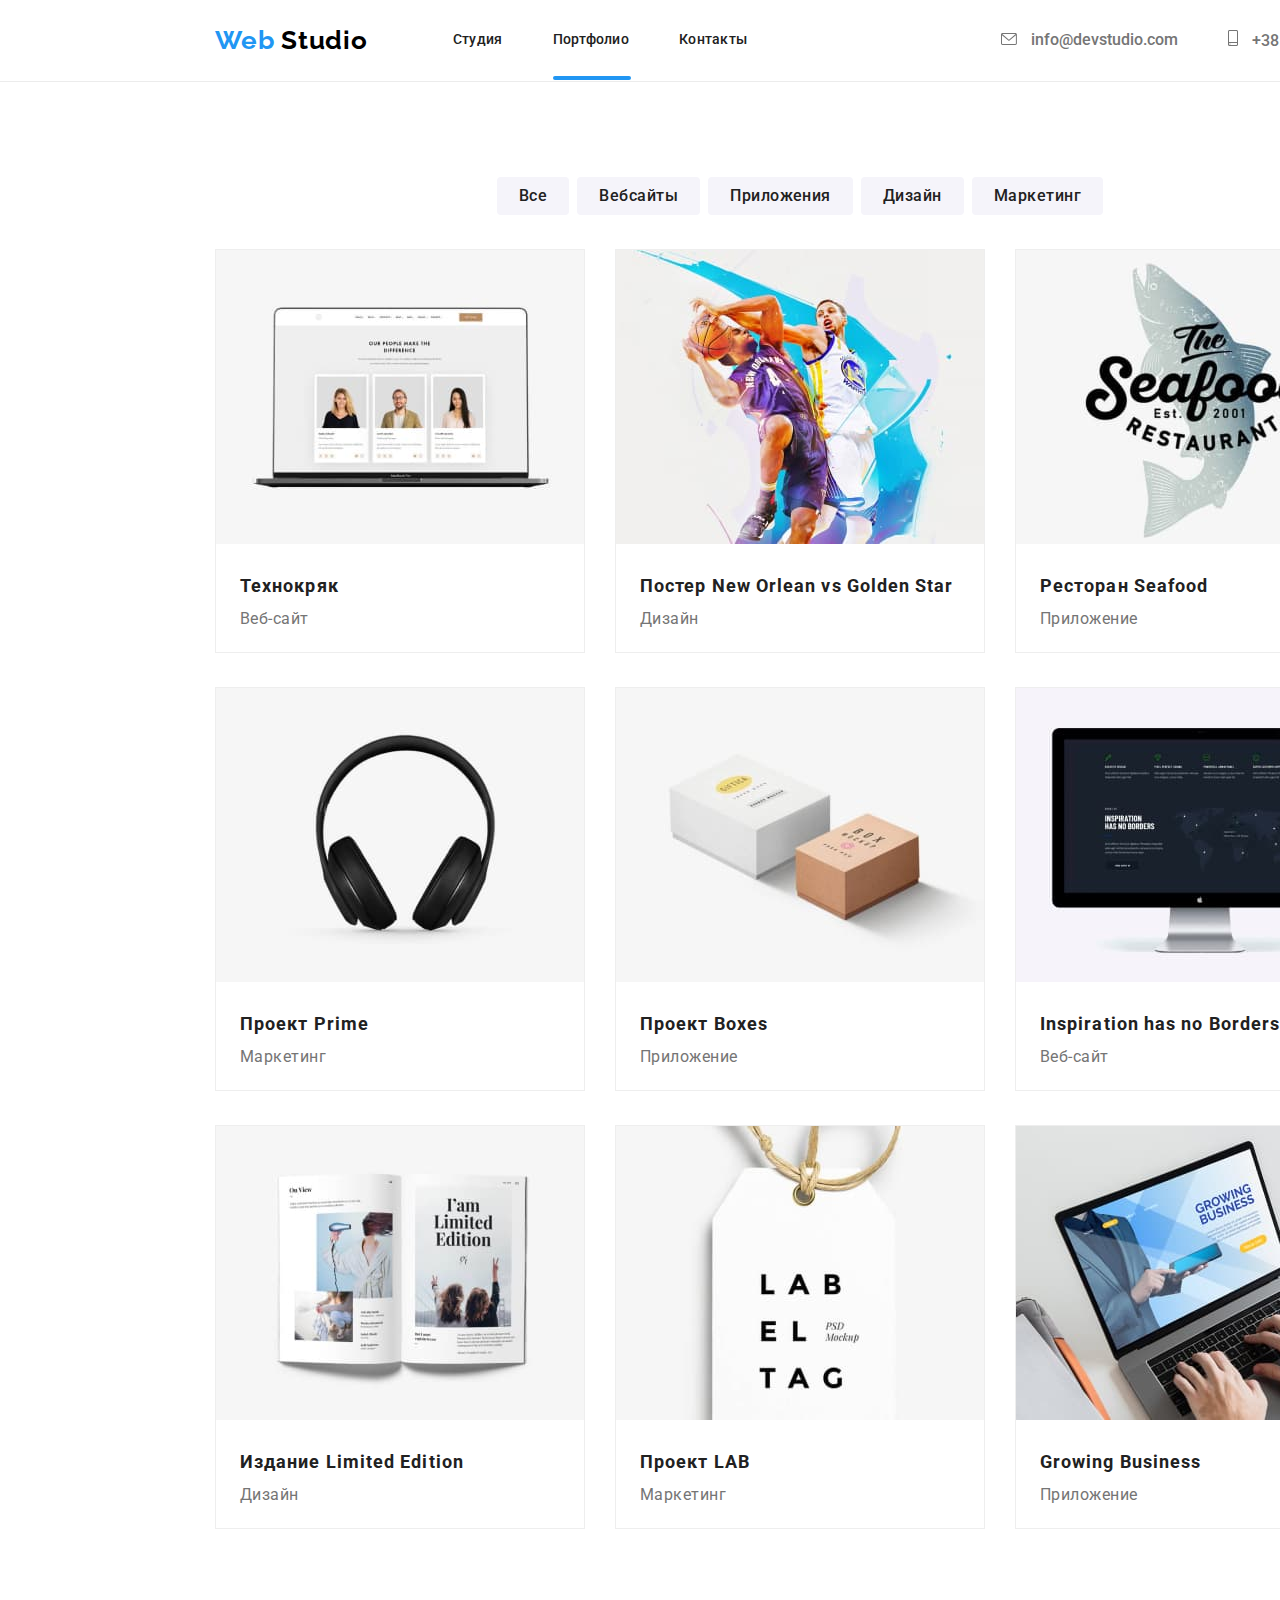
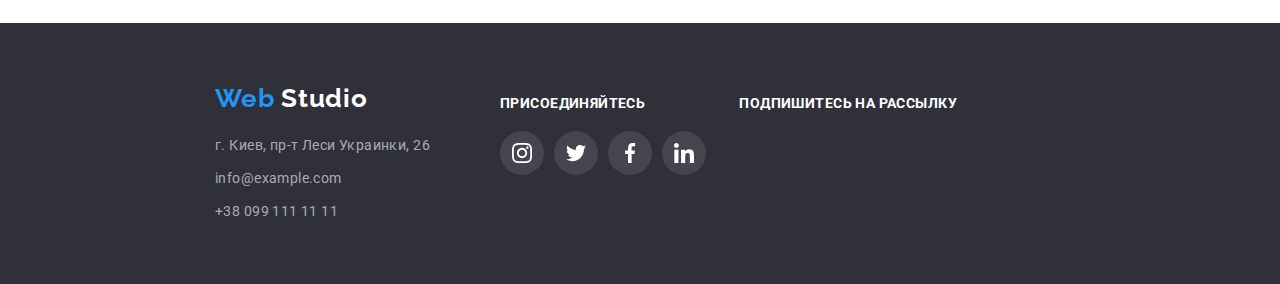
==== portfolio.html @ ac023148 "копия" ====
<!DOCTYPE html>
<html lang="en">
  <head>
    <meta charset="UTF-8" />
    <meta name="viewport" content="width=device-width, initial-scale=1.0" />
    <link rel="stylesheet" href="./css/normalize.css" />
    <link
      href="https://fonts.googleapis.com/css2?family=Raleway:wght@700&family=Roboto:wght@400;500;700&display=swap"
      rel="stylesheet"
    />
    <link rel="stylesheet" href="./css/styleportfolio.css" />
    <title>Portfolio</title>
  </head>
  <body>
    <header>
      <div class="container flexbox">
        <a href="./" class="logo">Web <span class="logoword">Studio</span></a>
        <nav class="navigation-navigation">
          <ul class="navigation flexbox">
            <li class="navigation-menu">
              <a href="index.html" class="navigation-item">Студия</a>
            </li>
            <li class="navigation-menu">
              <a href="portfolio.html" class="navigation-item">Портфолио</a>
            </li>
            <li class="navigation-menu">
              <a href="#" class="navigation-item">Контакты</a>
            </li>
          </ul>
        </nav>
        <a href="mailto:info@devstudio.com" class="navigation-item">
          <svg class="icon-envelope" width="16" height="12">
            <use href="./images/symbol-defs.svg#icon-envelope"></use>
          </svg>
          info@devstudio.com</a
        >
        <a href="tel:+380961111111" class="navigation-item">
          <svg class="icon-smartphone" width="10" height="16">
            <use href="./images/symbol-defs.svg#icon-smartphone"></use>
          </svg>
          +38 096 111 11 11</a
        >
      </div>
    </header>
    <main>
      <h1 hidden>Портфолио</h1>
      <section>
        <div class="container">
          <ul class="button-list flexbox">
            <li class="button-item">
              <button type="buton" class="button">Все</button>
            </li>
            <li class="button-item">
              <button type="buton" class="button">Вебсайты</button>
            </li>
            <li class="button-item">
              <button type="buton" class="button">Приложения</button>
            </li>
            <li class="button-item">
              <button type="buton" class="button">Дизайн</button>
            </li>
            <li class="button-item">
              <button type="buton" class="button">Маркетинг</button>
            </li>
          </ul>
        </div>
      </section>
      <section>
        <div class="container">
          <ul class="client-list">
            <li class="client-item">
              <a href="#" class="client">
                <div class="overlay-box">
                  <img src="./images/img1.jpg" alt="Ноутбук" width="370"/>
                  <div class="overlay">
                    <p>
                      Технокряк это современная площадка распространения
                      коронавируса. Компании используют эту платформу для
                      цифрового шпионажа и атак на защищённые сервера
                      конкурентов.
                    </p>
                  </div>
                </div>
                <h2 class="client-title">Технокряк</h2>
                <h3 class="client-title-work">Веб-сайт</h3>
              </a>
            </li>
            <li class="client-item">
              <a href="#" class="client">
                <div class="overlay-box">
                  <img src="./images/img2.jpg" alt="Баскетбол" width="370" height="294"/>
                  <div class="overlay">
                    <p>
                      Технокряк это современная площадка распространения
                      коронавируса. Компании используют эту платформу для
                      цифрового шпионажа и атак на защищённые сервера
                      конкурентов.
                    </p>
                  </div>
                </div>
                <h2 class="client-title">Постер New Orlean vs Golden Star</h2>
                <h3 class="client-title-work">Дизайн</h3>
              </a>
            </li>
            <li class="client-item">
              <a href="#" class="client">
                <div class="overlay-box">
                  <img src="./images/img3.jpg" alt="Логотип ресторана" width="370" height="294"/>
                  <div class="overlay">
                    <p>
                      Технокряк это современная площадка распространения
                      коронавируса. Компании используют эту платформу для
                      цифрового шпионажа и атак на защищённые сервера
                      конкурентов.
                    </p>
                  </div>
                </div>
                <h2 class="client-title">Ресторан Seafood</h2>
                <h3 class="client-title-work">Приложение</h3>
              </a>
            </li>
            <li class="client-item">
              <a href="#" class="client">
                <div class="overlay-box">
                  <img src="./images/img4.jpg" alt="Наушники" width="370" height="294"/>
                  <div class="overlay">
                    <p>
                      Технокряк это современная площадка распространения
                      коронавируса. Компании используют эту платформу для
                      цифрового шпионажа и атак на защищённые сервера
                      конкурентов.
                    </p>
                  </div>
                </div>
                <h2 class="client-title">Проект Prime</h2>
                <h3 class="client-title-work">Маркетинг</h3>
              </a>
            </li>
            <li class="client-item">
              <a href="#" class="client">
                <div class="overlay-box">
                  <img src="./images/img5.jpg" alt="Ящики" width="370" height="294"/>
                <div class="overlay">
                  <p>
                    Технокряк это современная площадка распространения
                    коронавируса. Компании используют эту платформу для
                    цифрового шпионажа и атак на защищённые сервера
                    конкурентов.
                  </p>
                </div>
                </div>
                <h2 class="client-title">Проект Boxes</h2>
                <h3 class="client-title-work">Приложение</h3>
                </p>
              </a>
            </li>
            <li class="client-item">
              <a href="#" class="client">
                <div class="overlay-box">
                  <img src="./images/img6.jpg" alt="Компьютер" width="370" height="294"/>
                <div class="overlay">
                  <p>
                    Технокряк это современная площадка распространения
                    коронавируса. Компании используют эту платформу для
                    цифрового шпионажа и атак на защищённые сервера
                    конкурентов.
                  </p>
                </div>
                </div>
                <h2 class="client-title">Inspiration has no Borders</h2>
                <h3 class="client-title-work">Веб-сайт</h3>
              </a>
            </li>
            <li class="client-item">
              <a href="#" class="client">
                <div class="overlay-box">
                  <img src="./images/img7.jpg" alt="Журнал" width="370" height="294"/>
                <div class="overlay">
                  <p>
                    Технокряк это современная площадка распространения
                    коронавируса. Компании используют эту платформу для
                    цифрового шпионажа и атак на защищённые сервера
                    конкурентов.
                  </p>
                </div>
                </div>
                <h2 class="client-title">Издание Limited Edition</h2>
                <h3 class="client-title-work">Дизайн</h3>
              </a>
            </li>
            <li class="client-item">
              <a href="#" class="client">
                <div class="overlay-box">
                  <img src="./images/img8.jpg" alt="Ярлык" width="370" height="294"/>
                <div class="overlay">
                  <p>
                    Технокряк это современная площадка распространения
                    коронавируса. Компании используют эту платформу для
                    цифрового шпионажа и атак на защищённые сервера
                    конкурентов.
                  </p>
                </div>
                </div>
                <h2 class="client-title">Проект LAB</h2>
                <h3 class="client-title-work">Маркетинг</h3>
              </a>
            </li>
            <li class="client-item">
              <a href="#" class="client">
                <div class="overlay-box">
                  <img src="./images/img9.jpg" alt="Ноутбук" width="370" height="294"/>
                <div class="overlay">
                  <p>
                    Технокряк это современная площадка распространения
                    коронавируса. Компании используют эту платформу для
                    цифрового шпионажа и атак на защищённые сервера
                    конкурентов.
                  </p>
                  </div>
                  </div>
                <h2 class="client-title">Growing Business</h2>
                <h3 class="client-title-work">Приложение</h3>
              </a>
            </li>
          </ul>
        </div>
      </section>
    </main>
    <footer>
      <div class="container footer-content">
        <section>
          <h3 class="logo-footer">
            Web <span class="logoword-white">Studio</span>
          </h3>
          <address>
            <ul class="address">
              <li class="address-item">г. Киев, пр-т Леси Украинки, 26</li>
              <li class="address-item">info@example.com</li>
              <li class="address-item">+38 099 111 11 11</li>
            </ul>
          </address>
        </section>
        <section>
          <h3 class="invite">Присоединяйтесь</h3>
          <ul class="invite-list">
            <li class="link">
              <a
                href="#"
                aria-label="Instagram"
                class="invite-item invite-instagram"
              ></a>
            </li>
            <li class="link">
              <a
                href="#"
                aria-label="Twitter"
                class="invite-item invite-twitter"
              ></a>
            </li>
            <li class="link">
              <a
                href="#"
                aria-label="Facebook"
                class="invite-item invite-facebook"
              ></a>
            </li>
            <li class="link">
              <a
                href="#"
                aria-label="Linkedin"
                class="invite-item invite-linkedin"
              ></a>
            </li>
          </ul>
        </section>
        <section>
          <h3 class="invite">Подпишитесь на рассылку</h3>
        </section>
      </div>
    </footer>
  </body>
</html>
---- css/styleportfolio.css ----
:root {
  --accent-color: #2196f3;
  --dark-color: #212121;
  --white-color: #ffffff;
  --gray-color: #757575;
}

* {
  box-sizing: border-box;
}

body {
  font-weight: 500;
  font-family: "Roboto", sans-serif;
  font-style: normal;
  color: var(--dark-color);
}

header {
  border-bottom: 1px solid #ececec;
}

.container {
  width: 1600px;
  padding-left: 215px;
  padding-right: 215px;
  margin-left: auto;
  margin-right: auto;
}

.flexbox {
  display: flex;
  justify-content: flex-end;
  align-items: center;
}

/* Начало хедера */

.logo {
  margin-right: 85px;
  margin-top: 25px;
  margin-bottom: 25px;

  font-family: "Raleway", sans-serif;
  font-style: normal;
  font-weight: bold;
  font-size: 26px;
  line-height: 1.19;
  letter-spacing: 0.03em;

  color: var(--accent-color);
  text-decoration: none;
}
.logoword {
  color: #000000;
}

.navigation {
  position: relative;
  height: 80px;
  padding: 0;
  margin: 0;

  font-size: 14px;
  line-height: 1.14;
  letter-spacing: 0.02em;
  list-style-type: none;
}

.navigation-navigation {
  margin-right: auto;
}

.navigation-menu:nth-child(2)::after {
  content: "";
  position: absolute;
  display: block;
  bottom: 0;
  height: 4px;
  width: 78px;

  background-color: var(--accent-color);
  border-radius: 2px;
}

.navigation-menu:not(:last-child) {
  margin-right: 50px;
}

.navigation-item {
  text-decoration: none;
  color: var(--dark-color);

  transition: 250ms cubic-bezier(0.4, 0, 0.2, 1);
}

.navigation-item:not(:last-child) {
  margin-right: 50px;
}

.navigation-item:hover,
.navigation-item:focus {
  color: var(--accent-color);
}

nav ~ a.navigation-item {
  color: var(--gray-color);
}

.icon-envelope,
.icon-smartphone {
  fill: currentColor;
  margin-right: 10px;
}

/* Конец хедера */
/* Начало основной части */

.button-list {
  margin: 0;
  margin-top: 95px;
  padding-left: 0;
  justify-content: center;
}

.button-item:not(:last-child) {
  margin-right: 8px;
}

.button-list,
.client-list {
  list-style-type: none;
}

.button {
  padding: 6px 22px;

  font-family: "Roboto", sans-serif;
  font-style: normal;
  font-weight: 500;
  font-size: 16px;
  line-height: 1.625;
  text-align: center;
  letter-spacing: 0.03em;
  background: #f5f4fa;
  border-radius: 4px;

  border: var(--white-color);
  color: var(--dark-color);

  transition: 250ms cubic-bezier(0.4, 0, 0.2, 1);
}

.button:hover,
.button:focus {
  color: var(--white-color);
  background: var(--accent-color);
  box-shadow: 0px 2px 2px rgba(0, 0, 0, 0.12), 0px 1px 2px rgba(0, 0, 0, 0.08),
    0px 3px 1px rgba(0, 0, 0, 0.1);
}

.client-list {
  display: flex;
  flex-wrap: wrap;
  margin: 0;
  padding-left: 0;
}

.client-item {
  width: 370px;
  height: 404px;
  margin-top: 34px;
  padding-bottom: 20px;

  border: 1px solid #eeeeee;
}

.client-item:hover,
.client-item:focus {
  box-shadow: 0px 1px 1px rgba(0, 0, 0, 0.12), 0px 4px 4px rgba(0, 0, 0, 0.06),
    1px 4px 6px rgba(0, 0, 0, 0.16);
}

.client-item:hover .overlay,
.client-item:focus .overlay {
  transform: translatey(0);
}

.client-item:not(:nth-child(3n)) {
  margin-right: 30px;
}

.client {
  text-decoration: none;
  color: var(--dark-color);
}

.client-title {
  margin: 0;
  margin-top: 20px;
  margin-left: 24px;

  font-weight: bold;
  font-size: 18px;
  line-height: 36px;
  letter-spacing: 0.06em;
}

.client-title-work {
  margin: 0;
  margin-left: 24px;

  font-size: 16px;
  font-weight: normal;
  line-height: 1.875;
  letter-spacing: 0.03em;

  color: var(--gray-color);
}

.overlay-box {
  position: relative;

  overflow: hidden;
}

.overlay {
  position: absolute;
  top: 0;
  left: 0;
  width: 100%;
  height: 100%;
  background-color: rgba(33, 150, 243, 0.9);

  transform: translatey(100%);
  transition: transform 250ms cubic-bezier(0.4, 0, 0.2, 1);
}

.overlay > p {
  margin: 0;
  padding-left: 24px;
  padding-top: 63px;
  padding-right: 24px;
  padding-bottom: 63px;

  font-family: Roboto;
  font-style: normal;
  font-weight: normal;
  font-size: 18px;
  line-height: 1.55;
  letter-spacing: 0.03em;

  color: #ffffff;
}

/* Конец основной части */
/* Начало футера */

footer {
  background: #2f303a;
  margin-top: 94px;
}

.footer-content {
  justify-content: start;
  display: flex;
}

.logo-footer {
  margin: 0;
  margin-top: 60px;
  text-decoration: none;

  font-family: "Raleway", sans-serif;
  font-style: normal;
  font-weight: bold;
  font-size: 26px;
  line-height: 1.19;
  letter-spacing: 0.03em;

  color: var(--accent-color);
}

.logoword-white {
  color: var(--white-color);
}

.address {
  margin: 0;
  padding-left: 0px;
  margin-top: 20px;
  margin-right: 70px;
  margin-bottom: 60px;

  list-style-type: none;
  font-style: normal;
  font-weight: normal;
  font-size: 14px;
  line-height: 1.714;
  letter-spacing: 0.03em;

  color: var(--white-color);
}

.address-item {
  color: rgba(255, 255, 255, 0.6);
}

.address-item:not(:last-child) {
  margin-bottom: 9px;
}

.invite-list {
  display: flex;
  list-style-type: none;
  margin: 0;
  padding-left: 0;
  margin-top: 20px;
}

.link:not(:last-child) {
  margin-right: 10px;
}

.invite-item {
  display: flex;
  text-decoration: none;
  height: 44px;
  width: 44px;

  background-size: 20px;
  background-repeat: no-repeat;
  background-position: center;
  border-radius: 50%;

  background-color: rgba(255, 255, 255, 0.1);
  transition: 250ms cubic-bezier(0.4, 0, 0.2, 1);
}

.invite-instagram {
  background-image: url(../images/instagram2.svg);
}

.invite-twitter {
  background-image: url(../images/twitter2.svg);
}

.invite-item:hover,
.invite-item:focus {
  background-color: #2196f3;
}

.invite-facebook {
  background-image: url(../images/facebook2.svg);
}

.invite-linkedin {
  background-image: url(../images/linkedin2.svg);
}

.invite {
  margin: 0;
  margin-top: 72px;

  font-weight: bold;
  font-size: 14px;
  line-height: 1.143;
  letter-spacing: 0.03em;
  text-transform: uppercase;

  color: var(--white-color);
}

.invite:not(:last-child) {
  margin-right: 94px;
}

/* Конец футера */
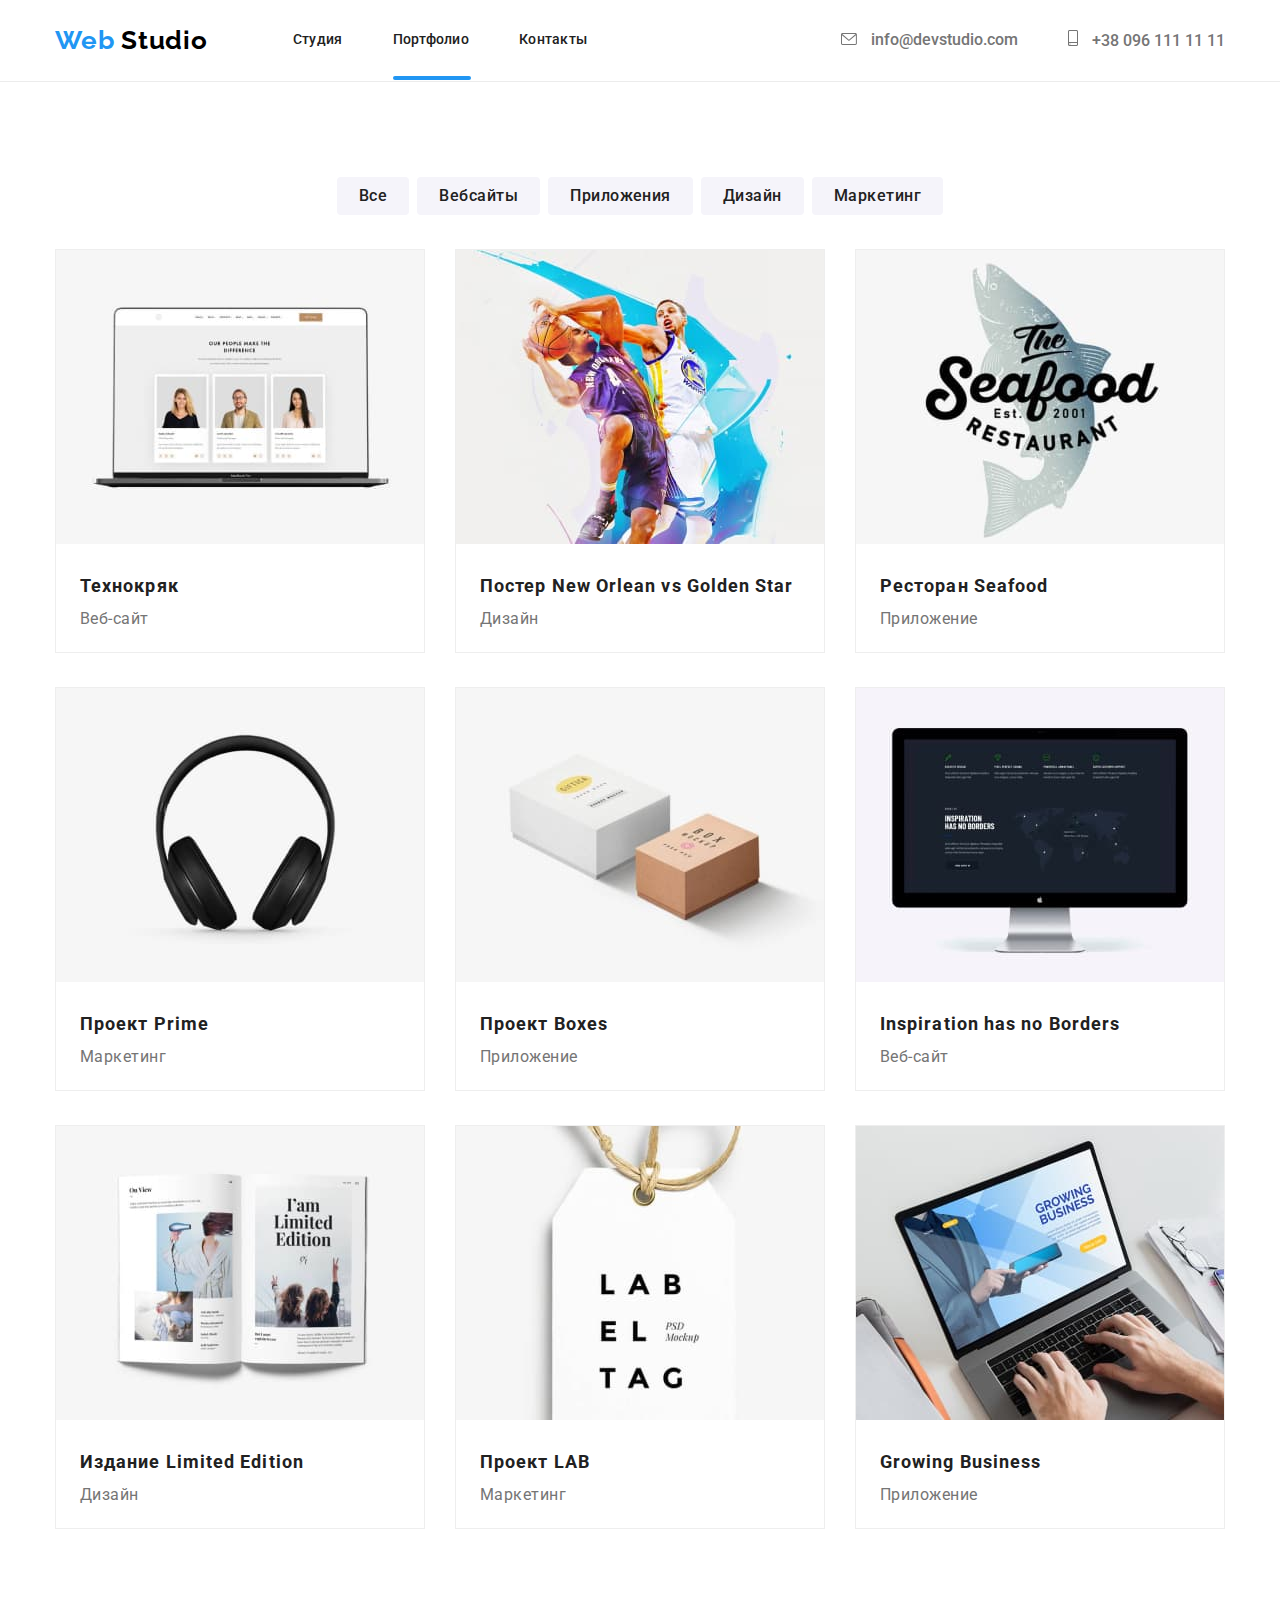
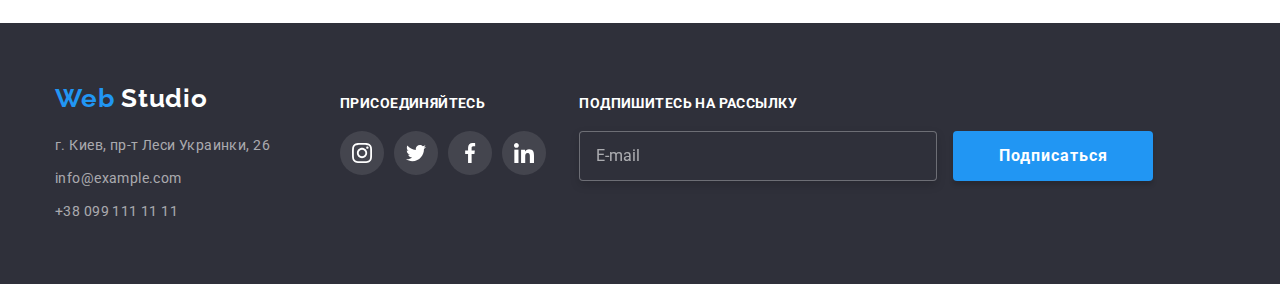
==== commit dc91ab6c: "ДЗ №6" ====
--- a/portfolio.html
+++ b/portfolio.html
@@ -275,6 +275,10 @@
         </section>
         <section>
           <h3 class="invite">Подпишитесь на рассылку</h3>
+          <div>
+            <input type="email" class="mail-subscrible" name="mail" id="" placeholder="E-mail">
+            <button class="button-subscribe">Подписаться</button>
+          </div>
         </section>
       </div>
     </footer>
--- a/css/styleportfolio.css
+++ b/css/styleportfolio.css
@@ -21,9 +21,9 @@
 }
 
 .container {
-  width: 1600px;
-  padding-left: 215px;
-  padding-right: 215px;
+  width: 1200px;
+  padding-left: 15px;
+  padding-right: 15px;
   margin-left: auto;
   margin-right: auto;
 }
@@ -232,7 +232,7 @@
   height: 100%;
   background-color: rgba(33, 150, 243, 0.9);
 
-  transform: translatey(100%);
+  transform: translatey(105%);
   transition: transform 250ms cubic-bezier(0.4, 0, 0.2, 1);
 }
 
@@ -375,4 +375,43 @@
   margin-right: 94px;
 }
 
+.mail-subscrible {
+  margin-top: 20px;
+  margin-right: 12px;
+  width: 358px;
+  height: 50px;
+  padding-left: 16px;
+  outline: none;
+
+  background-color: #2f303a;
+
+  border: 1px solid rgba(255, 255, 255, 0.3);
+  filter: drop-shadow(0px 4px 4px rgba(0, 0, 0, 0.15));
+  border-radius: 4px;
+}
+
+.mail-subscrible::placeholder {
+  color: rgba(255, 255, 255, 0.6);
+}
+
+.button-subscribe {
+  width: 200px;
+  height: 50px;
+  padding: 10px 28px;
+
+  font-style: normal;
+  font-weight: bold;
+  font-size: 16px;
+  line-height: 1.875;
+  letter-spacing: 0.06em;
+
+  border: none;
+  background-color: var(--accent-color);
+  color: #ffffff;
+  box-shadow: 0px 4px 4px rgba(0, 0, 0, 0.15);
+  border-radius: 4px;
+
+  transition: 250ms cubic-bezier(0.4, 0, 0.2, 1);
+}
+
 /* Конец футера */
